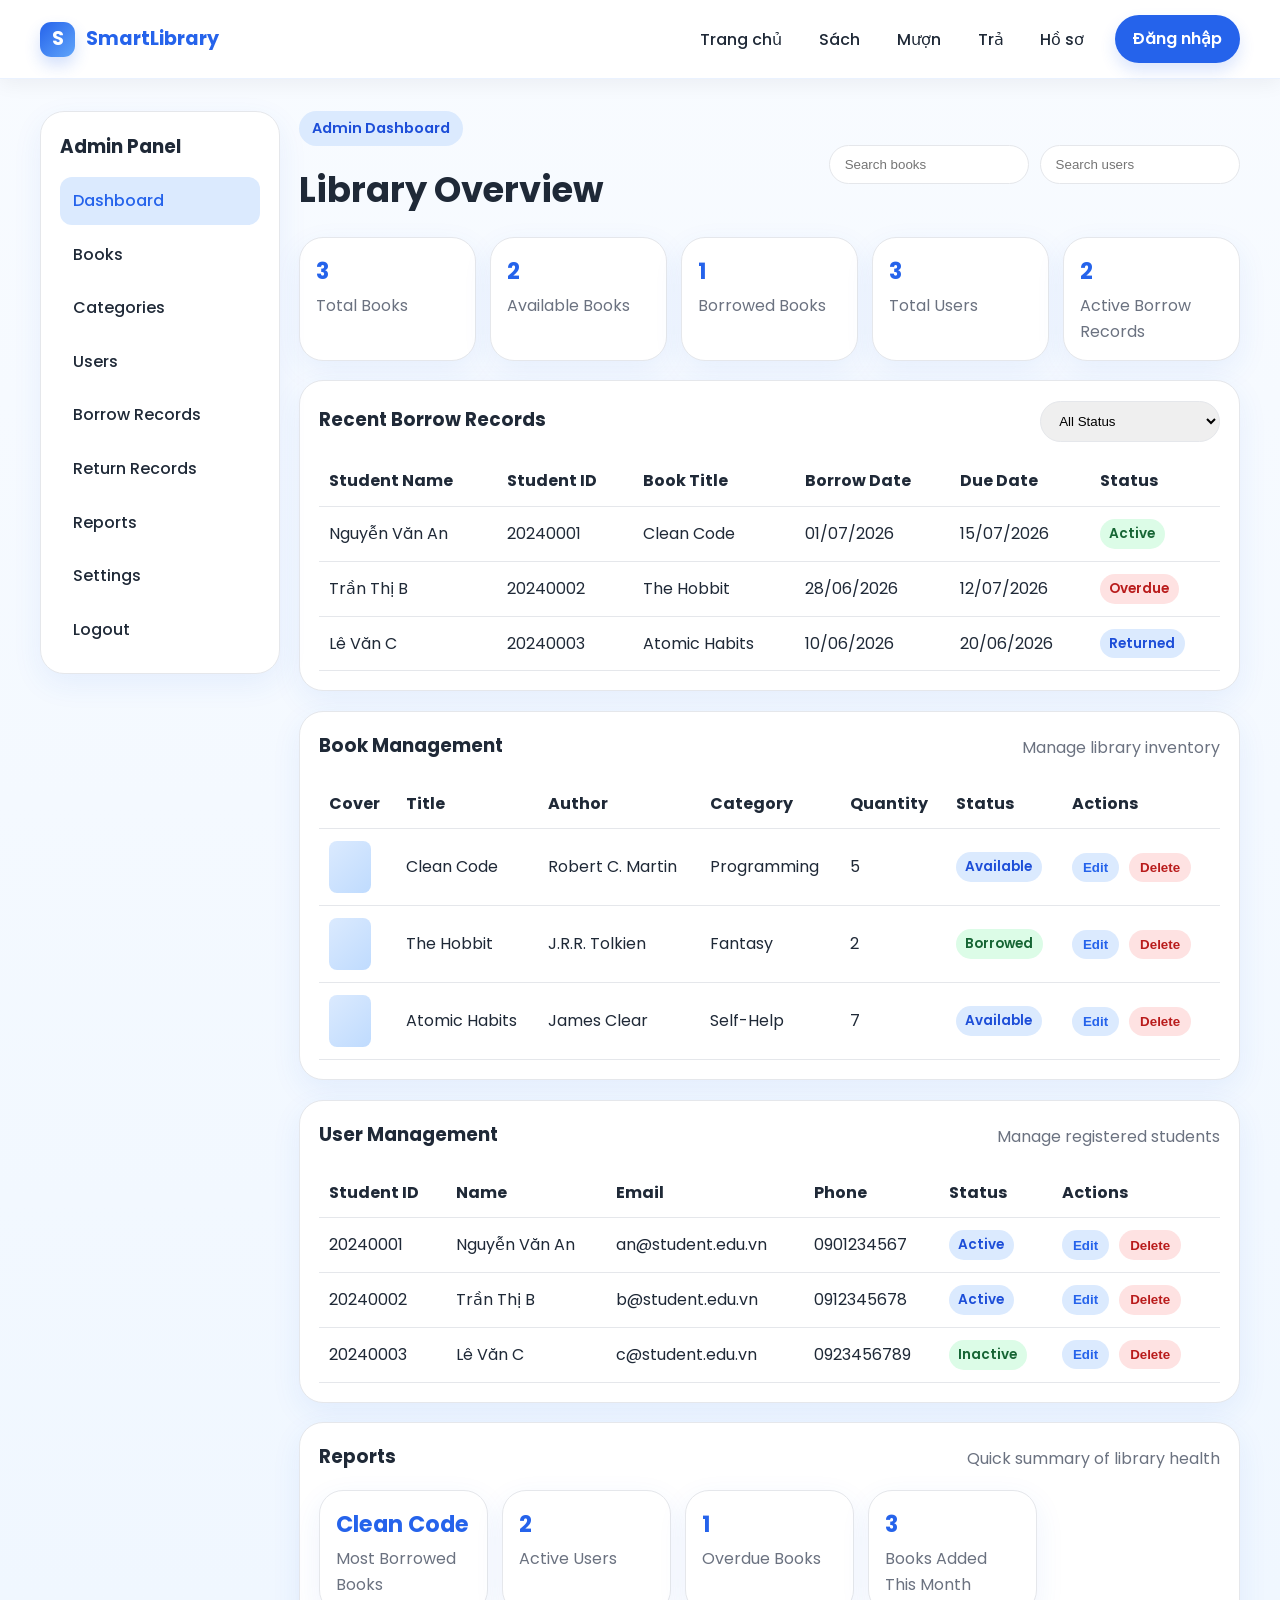
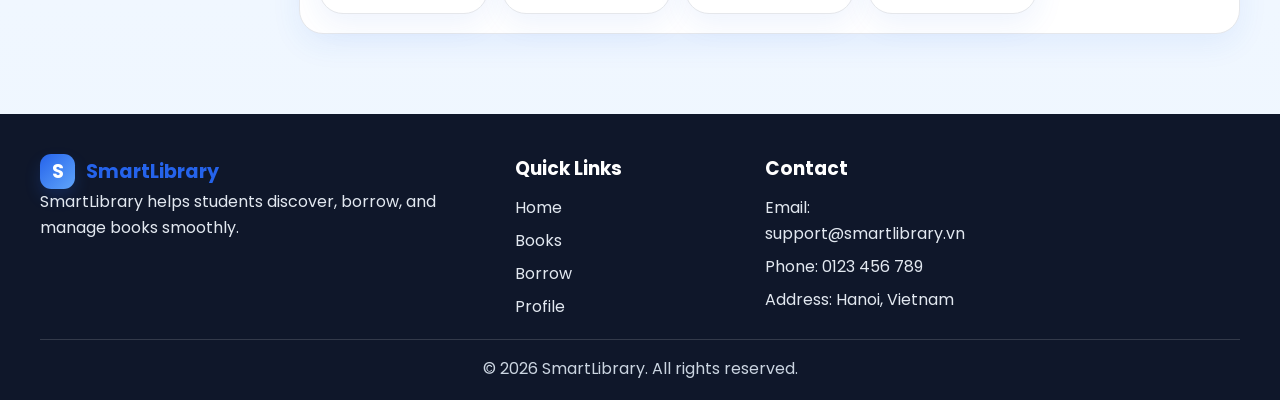
==== FE/pages/admin.html @ 7a12fb28 "Add frontend code" ====
<!DOCTYPE html>
<html lang="vi">
  <head>
    <meta charset="UTF-8" />
    <meta name="viewport" content="width=device-width, initial-scale=1.0" />
    <title>SmartLibrary | Admin Dashboard</title>
    <link rel="stylesheet" href="../css/home.css" />
    <link rel="stylesheet" href="../css/admin.css" />
  </head>
  <body>
    <!-- Shared navbar -->
    <header class="site-header">
      <nav class="navbar" aria-label="Điều hướng chính">
        <a class="brand" href="../index.html">
          <span class="brand-mark">S</span>
          <span>SmartLibrary</span>
        </a>

        <button class="mobile-menu-toggle" type="button" aria-label="Mở menu" aria-expanded="false">
          <span></span>
          <span></span>
          <span></span>
        </button>

        <ul class="nav-links">
          <li><a href="../index.html">Trang chủ</a></li>
          <li><a href="books.html">Sách</a></li>
          <li><a href="borrow.html">Mượn</a></li>
          <li><a href="return.html">Trả</a></li>
          <li><a href="profile.html">Hồ sơ</a></li>
        </ul>

        <a class="nav-cta" href="login.html">Đăng nhập</a>
      </nav>
    </header>

    <main class="admin-page">
      <section class="admin-shell" aria-label="Admin dashboard">
        <aside class="admin-sidebar" aria-label="Sidebar quản trị">
          <h2>Admin Panel</h2>
          <nav class="sidebar-nav">
            <a href="#dashboard" class="active">Dashboard</a>
            <a href="#books-section">Books</a>
            <a href="#categories-section">Categories</a>
            <a href="#users-section">Users</a>
            <a href="#borrow-section">Borrow Records</a>
            <a href="#return-section">Return Records</a>
            <a href="#reports-section">Reports</a>
            <a href="#settings-section">Settings</a>
            <a href="#logout">Logout</a>
          </nav>
        </aside>

        <div class="admin-content">
          <section class="page-header" id="dashboard">
            <div>
              <p class="eyebrow">Admin Dashboard</p>
              <h1>Library Overview</h1>
            </div>
            <div class="header-actions">
              <input id="book-search" type="search" placeholder="Search books" />
              <input id="user-search" type="search" placeholder="Search users" />
            </div>
          </section>

          <section class="stats-grid" aria-label="Dashboard statistics">
            <article class="stat-card">
              <h3 id="total-books">0</h3>
              <p>Total Books</p>
            </article>
            <article class="stat-card">
              <h3 id="available-books">0</h3>
              <p>Available Books</p>
            </article>
            <article class="stat-card">
              <h3 id="borrowed-books">0</h3>
              <p>Borrowed Books</p>
            </article>
            <article class="stat-card">
              <h3 id="total-users">0</h3>
              <p>Total Users</p>
            </article>
            <article class="stat-card">
              <h3 id="active-borrows">0</h3>
              <p>Active Borrow Records</p>
            </article>
          </section>

          <section class="content-card" aria-labelledby="borrow-records-title">
            <div class="section-heading">
              <h2 id="borrow-records-title">Recent Borrow Records</h2>
              <select id="borrow-status-filter">
                <option value="all">All Status</option>
                <option value="Active">Active</option>
                <option value="Overdue">Overdue</option>
                <option value="Returned">Returned</option>
              </select>
            </div>
            <div class="table-wrapper">
              <table class="admin-table">
                <thead>
                  <tr>
                    <th scope="col">Student Name</th>
                    <th scope="col">Student ID</th>
                    <th scope="col">Book Title</th>
                    <th scope="col">Borrow Date</th>
                    <th scope="col">Due Date</th>
                    <th scope="col">Status</th>
                  </tr>
                </thead>
                <tbody id="borrow-records-body"></tbody>
              </table>
            </div>
          </section>

          <section class="content-card" id="books-section" aria-labelledby="books-title">
            <div class="section-heading">
              <h2 id="books-title">Book Management</h2>
              <p>Manage library inventory</p>
            </div>
            <div class="table-wrapper">
              <table class="admin-table">
                <thead>
                  <tr>
                    <th scope="col">Cover</th>
                    <th scope="col">Title</th>
                    <th scope="col">Author</th>
                    <th scope="col">Category</th>
                    <th scope="col">Quantity</th>
                    <th scope="col">Status</th>
                    <th scope="col">Actions</th>
                  </tr>
                </thead>
                <tbody id="books-body"></tbody>
              </table>
            </div>
          </section>

          <section class="content-card" id="users-section" aria-labelledby="users-title">
            <div class="section-heading">
              <h2 id="users-title">User Management</h2>
              <p>Manage registered students</p>
            </div>
            <div class="table-wrapper">
              <table class="admin-table">
                <thead>
                  <tr>
                    <th scope="col">Student ID</th>
                    <th scope="col">Name</th>
                    <th scope="col">Email</th>
                    <th scope="col">Phone</th>
                    <th scope="col">Status</th>
                    <th scope="col">Actions</th>
                  </tr>
                </thead>
                <tbody id="users-body"></tbody>
              </table>
            </div>
          </section>

          <section class="content-card" id="reports-section" aria-labelledby="reports-title">
            <div class="section-heading">
              <h2 id="reports-title">Reports</h2>
              <p>Quick summary of library health</p>
            </div>
            <div class="report-grid">
              <article class="report-card">
                <h3 id="most-borrowed">0</h3>
                <p>Most Borrowed Books</p>
              </article>
              <article class="report-card">
                <h3 id="active-users">0</h3>
                <p>Active Users</p>
              </article>
              <article class="report-card">
                <h3 id="overdue-books">0</h3>
                <p>Overdue Books</p>
              </article>
              <article class="report-card">
                <h3 id="books-added-month">0</h3>
                <p>Books Added This Month</p>
              </article>
            </div>
          </section>
        </div>
      </section>
    </main>

    <!-- Shared footer -->
    <footer class="site-footer">
      <div class="footer-content">
        <div class="footer-column footer-about">
          <a class="brand footer-brand" href="../index.html">
            <span class="brand-mark">S</span>
            <span>SmartLibrary</span>
          </a>
          <p>SmartLibrary helps students discover, borrow, and manage books smoothly.</p>
        </div>
        <div class="footer-column">
          <h3>Quick Links</h3>
          <ul>
            <li><a href="../index.html">Home</a></li>
            <li><a href="books.html">Books</a></li>
            <li><a href="borrow.html">Borrow</a></li>
            <li><a href="profile.html">Profile</a></li>
          </ul>
        </div>
        <div class="footer-column">
          <h3>Contact</h3>
          <ul>
            <li>Email: support@smartlibrary.vn</li>
            <li>Phone: 0123 456 789</li>
            <li>Address: Hanoi, Vietnam</li>
          </ul>
        </div>
      </div>
      <div class="footer-bottom">
        <p>© 2026 SmartLibrary. All rights reserved.</p>
      </div>
    </footer>

    <div class="modal-backdrop" id="delete-modal" style="display:none;" aria-hidden="true">
      <div class="modal-card" role="dialog" aria-modal="true" aria-labelledby="delete-modal-title">
        <h3 id="delete-modal-title">Confirm Delete</h3>
        <p id="delete-modal-message">Are you sure you want to delete this item?</p>
        <div class="modal-actions">
          <button class="modal-cancel-btn" id="cancel-delete" type="button">Cancel</button>
          <button class="modal-submit-btn" id="confirm-delete" type="button">Delete</button>
        </div>
      </div>
    </div>

    <div id="toast" class="toast" aria-live="polite"></div>

    <script src="../js/main.js"></script>
    <script src="../js/admin.js"></script>
  </body>
</html>
---- FE/css/home.css ----
/* Global styles for SmartLibrary */
@import url('https://fonts.googleapis.com/css2?family=Poppins:wght@300;400;500;600;700&display=swap');

:root {
  --primary-color: #2563eb;
  --primary-dark: #1d4ed8;
  --accent-color: #dbeafe;
  --text-color: #1f2937;
  --muted-color: #6b7280;
  --light-bg: #f8fbff;
  --white: #ffffff;
  --border-color: #e5e7eb;
  --shadow: 0 10px 30px rgba(37, 99, 235, 0.12);
  --radius: 18px;
}

* {
  box-sizing: border-box;
  margin: 0;
  padding: 0;
}

body {
  font-family: 'Poppins', sans-serif;
  background: linear-gradient(180deg, #f8fbff 0%, #eef6ff 100%);
  color: var(--text-color);
  line-height: 1.6;
}

a {
  text-decoration: none;
  color: inherit;
}

img {
  max-width: 100%;
  display: block;
}

main {
  width: min(1200px, calc(100% - 2rem));
  margin: 0 auto;
}

.sr-only {
  position: absolute;
  width: 1px;
  height: 1px;
  padding: 0;
  margin: -1px;
  overflow: hidden;
  clip: rect(0, 0, 0, 0);
  white-space: nowrap;
  border: 0;
}

.site-header {
  position: sticky;
  top: 0;
  z-index: 1000;
  background: rgba(255, 255, 255, 0.97);
  backdrop-filter: blur(10px);
  box-shadow: 0 4px 20px rgba(15, 23, 42, 0.06);
  border-bottom: 1px solid #eaf2ff;
}

.navbar {
  width: min(1200px, calc(100% - 2rem));
  margin: 0 auto;
  padding: 0.95rem 0;
  display: flex;
  align-items: center;
  justify-content: space-between;
  gap: 1rem;
}

.brand {
  display: flex;
  align-items: center;
  gap: 0.7rem;
  font-size: 1.2rem;
  font-weight: 700;
  color: var(--primary-color);
}

.brand-mark {
  display: grid;
  place-items: center;
  width: 2.2rem;
  height: 2.2rem;
  border-radius: 0.7rem;
  background: linear-gradient(135deg, var(--primary-color), #60a5fa);
  color: var(--white);
  box-shadow: 0 8px 16px rgba(37, 99, 235, 0.2);
}

.nav-links {
  display: flex;
  align-items: center;
  gap: 0.5rem;
  list-style: none;
  margin-left: auto;
}

.nav-links a {
  padding: 0.6rem 0.9rem;
  border-radius: 999px;
  font-weight: 500;
  color: var(--text-color);
  transition: color 0.2s ease, background 0.2s ease, transform 0.2s ease;
}

.nav-links a:hover,
.nav-links a:focus-visible {
  color: var(--primary-color);
  background: var(--accent-color);
  transform: translateY(-1px);
}

.nav-links a.active {
  background: var(--primary-color);
  color: var(--white);
  box-shadow: 0 8px 16px rgba(37, 99, 235, 0.18);
}

.nav-cta {
  background: var(--primary-color);
  color: var(--white);
  padding: 0.7rem 1.1rem;
  border-radius: 999px;
  font-weight: 600;
  transition: transform 0.2s ease, background 0.2s ease, box-shadow 0.2s ease;
  box-shadow: 0 8px 16px rgba(37, 99, 235, 0.16);
}

.nav-cta:hover {
  background: var(--primary-dark);
  transform: translateY(-2px);
}

.mobile-menu-toggle {
  display: none;
  border: none;
  background: transparent;
  padding: 0.25rem;
  cursor: pointer;
}

.mobile-menu-toggle span {
  display: block;
  width: 1.35rem;
  height: 2px;
  margin: 0.24rem 0;
  background: var(--primary-color);
  border-radius: 999px;
}

.hero {
  padding: 4.5rem 0 3rem;
  display: grid;
  place-items: center;
}

.hero-content {
  width: 100%;
  background: linear-gradient(135deg, var(--white) 0%, #f0f7ff 100%);
  padding: 3rem;
  border-radius: 28px;
  box-shadow: var(--shadow);
  text-align: center;
}

.eyebrow {
  display: inline-block;
  background: var(--accent-color);
  color: var(--primary-dark);
  padding: 0.35rem 0.8rem;
  border-radius: 999px;
  font-size: 0.9rem;
  font-weight: 600;
  margin-bottom: 1rem;
}

.hero h1 {
  font-size: clamp(2rem, 4vw, 3rem);
  margin-bottom: 0.8rem;
  color: #0f172a;
}

.hero p {
  color: var(--muted-color);
  max-width: 700px;
  margin: 0 auto 1.5rem;
}

.search-bar {
  display: flex;
  gap: 0.75rem;
  justify-content: center;
  flex-wrap: wrap;
  margin-top: 1rem;
}

.search-bar input {
  flex: 1;
  min-width: 260px;
  max-width: 500px;
  padding: 0.9rem 1rem;
  border: 1px solid var(--border-color);
  border-radius: 999px;
  outline: none;
  font-size: 1rem;
}

.search-bar input:focus {
  border-color: var(--primary-color);
  box-shadow: 0 0 0 3px rgba(37, 99, 235, 0.15);
}

.search-bar button {
  background: var(--primary-color);
  color: var(--white);
  border: none;
  padding: 0.9rem 1.2rem;
  border-radius: 999px;
  font-weight: 600;
  cursor: pointer;
}

.categories,
.featured-books,
.statistics {
  padding: 2rem 0 3rem;
}

.section-heading {
  margin-bottom: 1.3rem;
}

.section-heading h2 {
  font-size: 1.6rem;
  margin-bottom: 0.25rem;
}

.section-heading p {
  color: var(--muted-color);
}

.card-grid {
  display: grid;
  grid-template-columns: repeat(4, minmax(0, 1fr));
  gap: 1rem;
}

.category-card,
.book-card,
.stat-card {
  background: var(--white);
  border: 1px solid var(--border-color);
  border-radius: 20px;
  padding: 1.1rem;
  box-shadow: 0 10px 30px rgba(37, 99, 235, 0.08);
}

.category-card h3 {
  margin-bottom: 0.3rem;
}

.category-card p {
  color: var(--muted-color);
  font-size: 0.95rem;
}

.book-grid {
  display: grid;
  grid-template-columns: repeat(3, minmax(0, 1fr));
  gap: 1rem;
}

.book-card {
  display: flex;
  flex-direction: column;
  gap: 0.7rem;
}

.book-cover {
  height: 140px;
  border-radius: 16px;
  background: linear-gradient(135deg, var(--accent-color), #bfdbfe);
}

.book-card h3 {
  font-size: 1.05rem;
}

.book-card .meta {
  color: var(--muted-color);
  font-size: 0.95rem;
}

.book-actions {
  margin-top: auto;
}

.book-actions a {
  display: inline-block;
  padding: 0.6rem 0.9rem;
  background: var(--primary-color);
  color: var(--white);
  border-radius: 999px;
  font-weight: 600;
}

.stats-grid {
  display: grid;
  grid-template-columns: repeat(4, minmax(0, 1fr));
  gap: 1rem;
}

.stat-card h3 {
  font-size: 1.4rem;
  color: var(--primary-color);
}

.site-footer {
  background: #0f172a;
  color: #e2e8f0;
  padding: 2.5rem 0 1.2rem;
  margin-top: 2rem;
}

.footer-content {
  width: min(1200px, calc(100% - 2rem));
  margin: 0 auto;
  display: grid;
  grid-template-columns: 2fr 1fr 1fr 1fr;
  gap: 1.5rem;
}

.footer-column h3 {
  margin-bottom: 0.7rem;
  color: var(--white);
}

.footer-column ul {
  list-style: none;
  display: grid;
  gap: 0.45rem;
}

.footer-bottom {
  width: min(1200px, calc(100% - 2rem));
  margin: 1.2rem auto 0;
  padding-top: 1rem;
  border-top: 1px solid rgba(255,255,255,0.15);
  text-align: center;
  color: #cbd5e1;
}

.social-links {
  display: flex;
  gap: 0.6rem;
}

.social-links a {
  width: 2rem;
  height: 2rem;
  border-radius: 50%;
  display: grid;
  place-items: center;
  background: rgba(255,255,255,0.12);
}

@media (max-width: 900px) {
  .card-grid,
  .book-grid,
  .stats-grid,
  .footer-content {
    grid-template-columns: repeat(2, minmax(0, 1fr));
  }
}

@media (max-width: 700px) {
  .navbar {
    flex-wrap: wrap;
  }

  .mobile-menu-toggle {
    display: inline-block;
  }

  .nav-links {
    display: none;
    width: 100%;
    flex-direction: column;
    align-items: flex-start;
    margin-left: 0;
    padding: 0.6rem 0 0.2rem;
  }

  .nav-links.is-open {
    display: flex;
  }

  .card-grid,
  .book-grid,
  .stats-grid,
  .footer-content {
    grid-template-columns: 1fr;
  }

  .hero-content {
    padding: 2rem 1rem;
  }
}
---- FE/css/admin.css ----
/* Page-specific styles for the Admin Dashboard */

.admin-page {
  padding: 2rem 0 3rem;
}

.admin-shell {
  display: grid;
  grid-template-columns: 240px 1fr;
  gap: 1.2rem;
  align-items: start;
}

.admin-sidebar,
.content-card,
.stat-card,
.report-card {
  background: var(--white);
  border: 1px solid var(--border-color);
  border-radius: 24px;
  box-shadow: 0 10px 30px rgba(37, 99, 235, 0.08);
}

.admin-sidebar {
  padding: 1.2rem;
  position: sticky;
  top: 5.6rem;
}

.admin-sidebar h2 {
  margin-bottom: 1rem;
  font-size: 1.15rem;
}

.sidebar-nav {
  display: flex;
  flex-direction: column;
  gap: 0.35rem;
}

.sidebar-nav a {
  padding: 0.7rem 0.8rem;
  border-radius: 12px;
  color: var(--text-color);
  font-weight: 500;
}

.sidebar-nav a.active,
.sidebar-nav a:hover {
  background: var(--accent-color);
  color: var(--primary-color);
}

.admin-content {
  display: grid;
  gap: 1.2rem;
}

.page-header {
  display: flex;
  justify-content: space-between;
  align-items: center;
  gap: 1rem;
}

.page-header h1 {
  font-size: clamp(1.6rem, 2.8vw, 2.2rem);
}

.header-actions {
  display: flex;
  gap: 0.7rem;
  flex-wrap: wrap;
}

.header-actions input,
.section-heading select {
  padding: 0.7rem 0.9rem;
  border: 1px solid var(--border-color);
  border-radius: 999px;
  outline: none;
  min-width: 180px;
}

.header-actions input:focus,
.section-heading select:focus {
  border-color: var(--primary-color);
  box-shadow: 0 0 0 3px rgba(37, 99, 235, 0.12);
}

.stats-grid,
.report-grid {
  display: grid;
  grid-template-columns: repeat(5, minmax(0, 1fr));
  gap: 0.9rem;
}

.stat-card,
.report-card {
  padding: 1rem;
}

.stat-card h3,
.report-card h3 {
  color: var(--primary-color);
  font-size: 1.4rem;
  margin-bottom: 0.2rem;
}

.stat-card p,
.report-card p {
  color: var(--muted-color);
}

.content-card {
  padding: 1.2rem;
}

.section-heading {
  display: flex;
  justify-content: space-between;
  align-items: center;
  gap: 1rem;
  margin-bottom: 0.9rem;
}

.section-heading h2 {
  font-size: 1.15rem;
}

.section-heading p {
  color: var(--muted-color);
}

.table-wrapper {
  overflow-x: auto;
}

.admin-table {
  width: 100%;
  border-collapse: collapse;
}

.admin-table th,
.admin-table td {
  text-align: left;
  padding: 0.75rem 0.6rem;
  border-bottom: 1px solid var(--border-color);
}

.book-cover {
  width: 42px;
  height: 52px;
  border-radius: 8px;
  background: linear-gradient(135deg, var(--accent-color), #bfdbfe);
}

.badge {
  display: inline-block;
  padding: 0.25rem 0.6rem;
  border-radius: 999px;
  font-size: 0.85rem;
  font-weight: 600;
}

.badge.active {
  background: #dcfce7;
  color: #166534;
}

.badge.overdue {
  background: #fee2e2;
  color: #b91c1c;
}

.badge.returned,
.badge.available,
.badge.enabled {
  background: #dbeafe;
  color: #1d4ed8;
}

.action-btn {
  border: none;
  padding: 0.45rem 0.7rem;
  border-radius: 999px;
  cursor: pointer;
  margin-right: 0.35rem;
  font-weight: 600;
}

.action-btn.edit {
  background: var(--accent-color);
  color: var(--primary-color);
}

.action-btn.delete {
  background: #fee2e2;
  color: #b91c1c;
}

.modal-backdrop {
  position: fixed;
  inset: 0;
  background: rgba(17, 24, 39, 0.45);
  display: grid;
  place-items: center;
  padding: 1rem;
  z-index: 2000;
}

.modal-card {
  width: min(420px, 100%);
  background: var(--white);
  border-radius: 20px;
  padding: 1.2rem;
  box-shadow: var(--shadow);
}

.modal-card h3 {
  margin-bottom: 0.7rem;
}

.modal-actions {
  display: flex;
  justify-content: flex-end;
  gap: 0.6rem;
  margin-top: 1rem;
}

.modal-submit-btn,
.modal-cancel-btn {
  border: none;
  border-radius: 999px;
  padding: 0.7rem 0.9rem;
  cursor: pointer;
  font-weight: 600;
}

.modal-submit-btn {
  background: var(--primary-color);
  color: var(--white);
}

.modal-cancel-btn {
  background: var(--light-bg);
  color: var(--text-color);
}

.toast {
  position: fixed;
  right: 1rem;
  bottom: 1rem;
  background: var(--primary-color);
  color: var(--white);
  padding: 0.8rem 1rem;
  border-radius: 999px;
  box-shadow: var(--shadow);
  opacity: 0;
  pointer-events: none;
  transition: opacity 0.2s ease;
  z-index: 2100;
}

.toast.show {
  opacity: 1;
}

@media (max-width: 1100px) {
  .stats-grid {
    grid-template-columns: repeat(3, minmax(0, 1fr));
  }
}

@media (max-width: 900px) {
  .admin-shell {
    grid-template-columns: 1fr;
  }

  .admin-sidebar {
    position: static;
  }
}

@media (max-width: 700px) {
  .stats-grid,
  .report-grid {
    grid-template-columns: 1fr;
  }

  .page-header,
  .section-heading {
    flex-direction: column;
    align-items: flex-start;
  }

  .header-actions {
    width: 100%;
  }

  .header-actions input {
    width: 100%;
  }
}
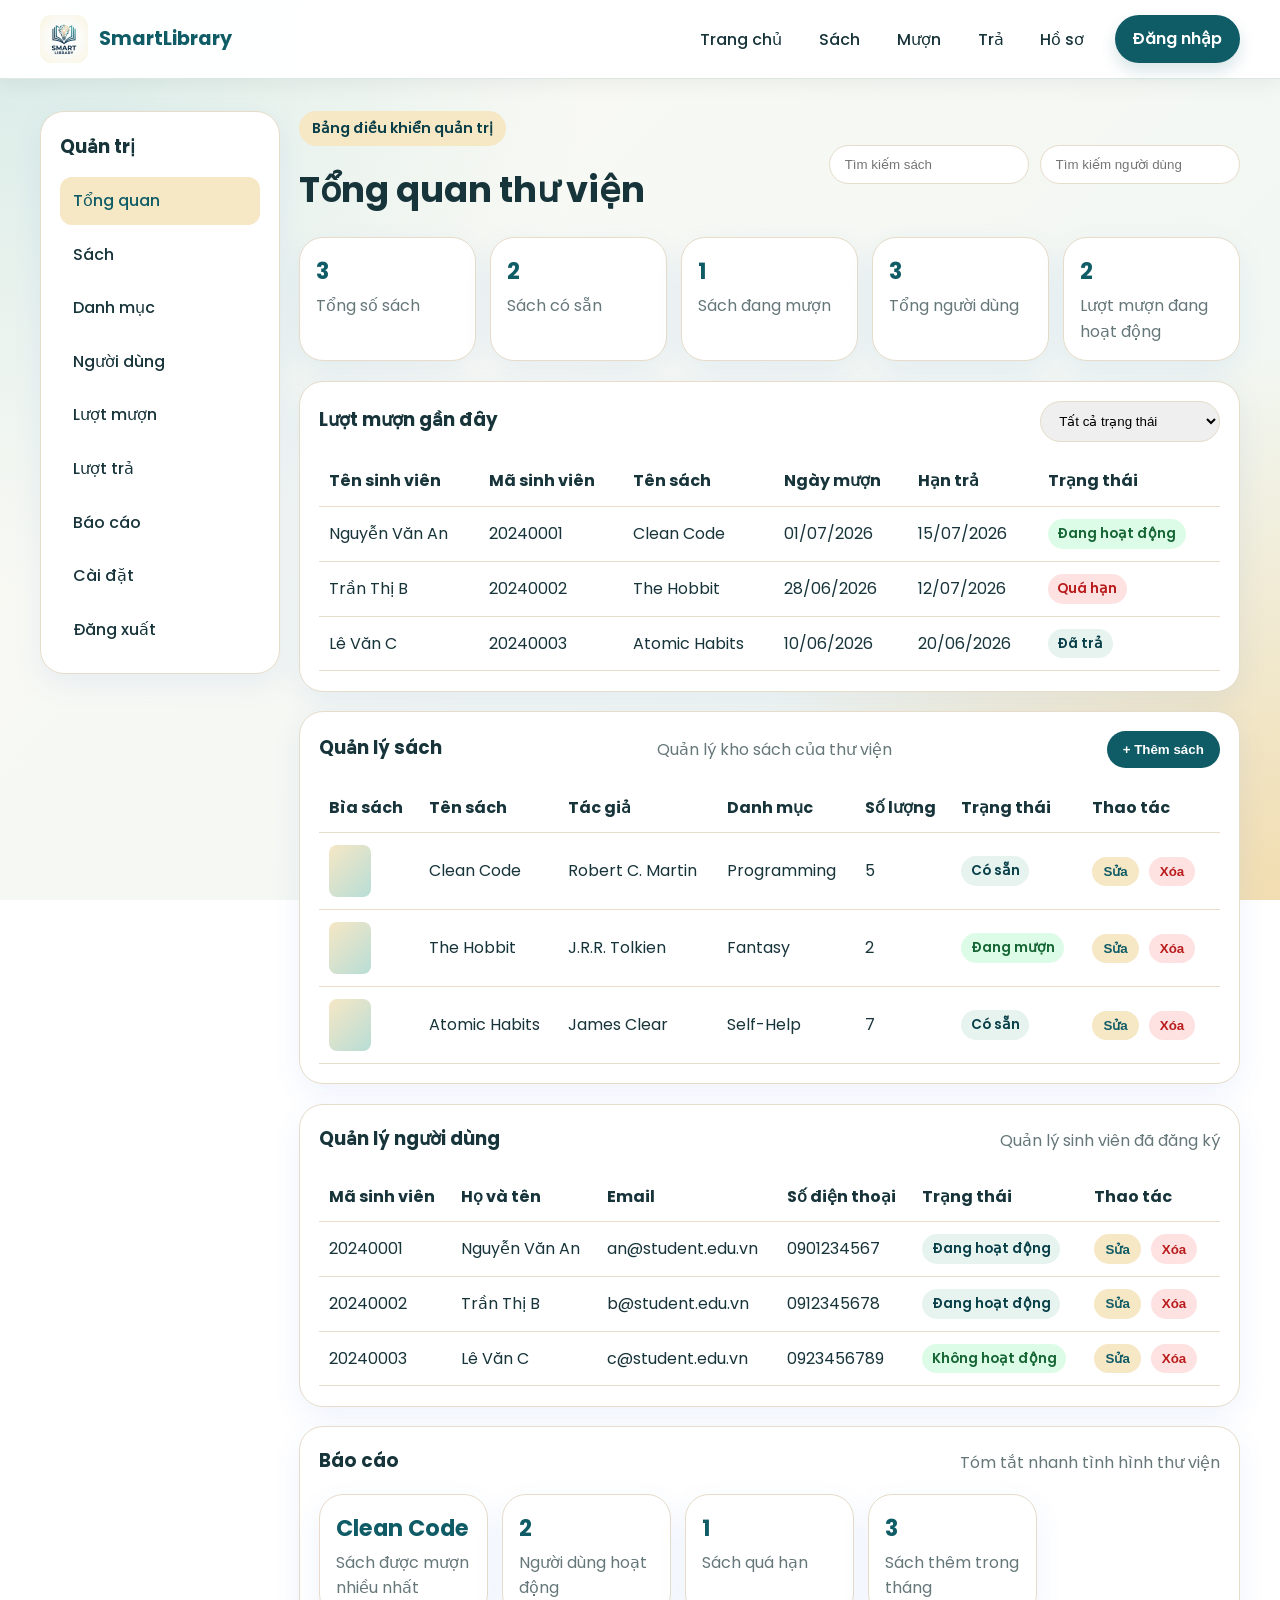
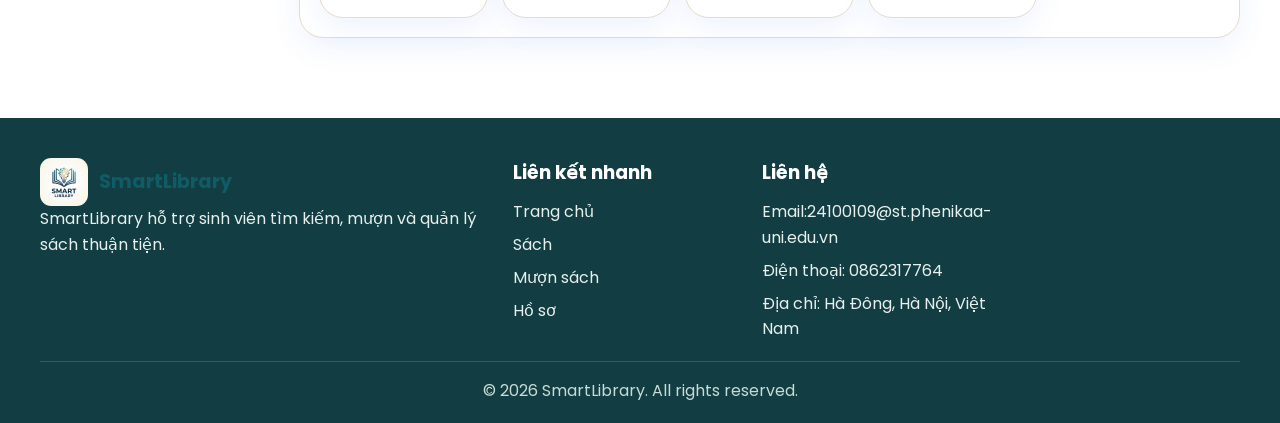
==== commit b2549714: "Cập nhật giao diện FE" ====
--- a/FE/pages/admin.html
+++ b/FE/pages/admin.html
@@ -3,7 +3,7 @@
   <head>
     <meta charset="UTF-8" />
     <meta name="viewport" content="width=device-width, initial-scale=1.0" />
-    <title>SmartLibrary | Admin Dashboard</title>
+    <title>SmartLibrary | Bảng điều khiển quản trị</title>
     <link rel="stylesheet" href="../css/home.css" />
     <link rel="stylesheet" href="../css/admin.css" />
   </head>
@@ -12,7 +12,7 @@
     <header class="site-header">
       <nav class="navbar" aria-label="Điều hướng chính">
         <a class="brand" href="../index.html">
-          <span class="brand-mark">S</span>
+          <span class="brand-mark"><img src="../assets/logo/logo-smart-library.png" alt=""></span>
           <span>SmartLibrary</span>
         </a>
 
@@ -37,75 +37,75 @@
     <main class="admin-page">
       <section class="admin-shell" aria-label="Admin dashboard">
         <aside class="admin-sidebar" aria-label="Sidebar quản trị">
-          <h2>Admin Panel</h2>
+          <h2>Quản trị</h2>
           <nav class="sidebar-nav">
-            <a href="#dashboard" class="active">Dashboard</a>
-            <a href="#books-section">Books</a>
-            <a href="#categories-section">Categories</a>
-            <a href="#users-section">Users</a>
-            <a href="#borrow-section">Borrow Records</a>
-            <a href="#return-section">Return Records</a>
-            <a href="#reports-section">Reports</a>
-            <a href="#settings-section">Settings</a>
-            <a href="#logout">Logout</a>
+            <a href="#dashboard" class="active">Tổng quan</a>
+            <a href="#books-section">Sách</a>
+            <a href="#categories-section">Danh mục</a>
+            <a href="#users-section">Người dùng</a>
+            <a href="#borrow-section">Lượt mượn</a>
+            <a href="#return-section">Lượt trả</a>
+            <a href="#reports-section">Báo cáo</a>
+            <a href="#settings-section">Cài đặt</a>
+            <a href="#logout">Đăng xuất</a>
           </nav>
         </aside>
 
         <div class="admin-content">
           <section class="page-header" id="dashboard">
             <div>
-              <p class="eyebrow">Admin Dashboard</p>
-              <h1>Library Overview</h1>
+              <p class="eyebrow">Bảng điều khiển quản trị</p>
+              <h1>Tổng quan thư viện</h1>
             </div>
             <div class="header-actions">
-              <input id="book-search" type="search" placeholder="Search books" />
-              <input id="user-search" type="search" placeholder="Search users" />
+              <input id="book-search" type="search" placeholder="Tìm kiếm sách" />
+              <input id="user-search" type="search" placeholder="Tìm kiếm người dùng" />
             </div>
           </section>
 
           <section class="stats-grid" aria-label="Dashboard statistics">
             <article class="stat-card">
               <h3 id="total-books">0</h3>
-              <p>Total Books</p>
+              <p>Tổng số sách</p>
             </article>
             <article class="stat-card">
               <h3 id="available-books">0</h3>
-              <p>Available Books</p>
+              <p>Sách có sẵn</p>
             </article>
             <article class="stat-card">
               <h3 id="borrowed-books">0</h3>
-              <p>Borrowed Books</p>
+              <p>Sách đang mượn</p>
             </article>
             <article class="stat-card">
               <h3 id="total-users">0</h3>
-              <p>Total Users</p>
+              <p>Tổng người dùng</p>
             </article>
             <article class="stat-card">
               <h3 id="active-borrows">0</h3>
-              <p>Active Borrow Records</p>
+              <p>Lượt mượn đang hoạt động</p>
             </article>
           </section>
 
           <section class="content-card" aria-labelledby="borrow-records-title">
             <div class="section-heading">
-              <h2 id="borrow-records-title">Recent Borrow Records</h2>
+              <h2 id="borrow-records-title">Lượt mượn gần đây</h2>
               <select id="borrow-status-filter">
-                <option value="all">All Status</option>
-                <option value="Active">Active</option>
-                <option value="Overdue">Overdue</option>
-                <option value="Returned">Returned</option>
+                <option value="all">Tất cả trạng thái</option>
+                <option value="Active">Đang mượn</option>
+                <option value="Overdue">Quá hạn</option>
+                <option value="Returned">Đã trả</option>
               </select>
             </div>
             <div class="table-wrapper">
               <table class="admin-table">
                 <thead>
                   <tr>
-                    <th scope="col">Student Name</th>
-                    <th scope="col">Student ID</th>
-                    <th scope="col">Book Title</th>
-                    <th scope="col">Borrow Date</th>
-                    <th scope="col">Due Date</th>
-                    <th scope="col">Status</th>
+                    <th scope="col">Tên sinh viên</th>
+                    <th scope="col">Mã sinh viên</th>
+                    <th scope="col">Tên sách</th>
+                    <th scope="col">Ngày mượn</th>
+                    <th scope="col">Hạn trả</th>
+                    <th scope="col">Trạng thái</th>
                   </tr>
                 </thead>
                 <tbody id="borrow-records-body"></tbody>
@@ -115,20 +115,20 @@
 
           <section class="content-card" id="books-section" aria-labelledby="books-title">
             <div class="section-heading">
-              <h2 id="books-title">Book Management</h2>
-              <p>Manage library inventory</p>
+              <h2 id="books-title">Quản lý sách</h2>
+              <p>Quản lý kho sách của thư viện</p>
             </div>
             <div class="table-wrapper">
               <table class="admin-table">
                 <thead>
                   <tr>
-                    <th scope="col">Cover</th>
-                    <th scope="col">Title</th>
-                    <th scope="col">Author</th>
-                    <th scope="col">Category</th>
-                    <th scope="col">Quantity</th>
-                    <th scope="col">Status</th>
-                    <th scope="col">Actions</th>
+                    <th scope="col">Bìa sách</th>
+                    <th scope="col">Tên sách</th>
+                    <th scope="col">Tác giả</th>
+                    <th scope="col">Danh mục</th>
+                    <th scope="col">Số lượng</th>
+                    <th scope="col">Trạng thái</th>
+                    <th scope="col">Thao tác</th>
                   </tr>
                 </thead>
                 <tbody id="books-body"></tbody>
@@ -138,19 +138,19 @@
 
           <section class="content-card" id="users-section" aria-labelledby="users-title">
             <div class="section-heading">
-              <h2 id="users-title">User Management</h2>
-              <p>Manage registered students</p>
+              <h2 id="users-title">Quản lý người dùng</h2>
+              <p>Quản lý sinh viên đã đăng ký</p>
             </div>
             <div class="table-wrapper">
               <table class="admin-table">
                 <thead>
                   <tr>
-                    <th scope="col">Student ID</th>
-                    <th scope="col">Name</th>
+                    <th scope="col">Mã sinh viên</th>
+                    <th scope="col">Họ và tên</th>
                     <th scope="col">Email</th>
-                    <th scope="col">Phone</th>
-                    <th scope="col">Status</th>
-                    <th scope="col">Actions</th>
+                    <th scope="col">Số điện thoại</th>
+                    <th scope="col">Trạng thái</th>
+                    <th scope="col">Thao tác</th>
                   </tr>
                 </thead>
                 <tbody id="users-body"></tbody>
@@ -160,25 +160,25 @@
 
           <section class="content-card" id="reports-section" aria-labelledby="reports-title">
             <div class="section-heading">
-              <h2 id="reports-title">Reports</h2>
-              <p>Quick summary of library health</p>
+              <h2 id="reports-title">Báo cáo</h2>
+              <p>Tóm tắt nhanh tình hình thư viện</p>
             </div>
             <div class="report-grid">
               <article class="report-card">
                 <h3 id="most-borrowed">0</h3>
-                <p>Most Borrowed Books</p>
+                <p>Sách được mượn nhiều nhất</p>
               </article>
               <article class="report-card">
                 <h3 id="active-users">0</h3>
-                <p>Active Users</p>
+                <p>Người dùng hoạt động</p>
               </article>
               <article class="report-card">
                 <h3 id="overdue-books">0</h3>
-                <p>Overdue Books</p>
+                <p>Sách quá hạn</p>
               </article>
               <article class="report-card">
                 <h3 id="books-added-month">0</h3>
-                <p>Books Added This Month</p>
+                <p>Sách thêm trong tháng</p>
               </article>
             </div>
           </section>
@@ -191,26 +191,26 @@
       <div class="footer-content">
         <div class="footer-column footer-about">
           <a class="brand footer-brand" href="../index.html">
-            <span class="brand-mark">S</span>
+            <span class="brand-mark"><img src="../assets/logo/logo-smart-library.png" alt=""></span>
             <span>SmartLibrary</span>
           </a>
-          <p>SmartLibrary helps students discover, borrow, and manage books smoothly.</p>
+          <p>SmartLibrary hỗ trợ sinh viên tìm kiếm, mượn và quản lý sách thuận tiện.</p>
         </div>
         <div class="footer-column">
-          <h3>Quick Links</h3>
+          <h3>Liên kết nhanh</h3>
           <ul>
-            <li><a href="../index.html">Home</a></li>
-            <li><a href="books.html">Books</a></li>
-            <li><a href="borrow.html">Borrow</a></li>
-            <li><a href="profile.html">Profile</a></li>
+            <li><a href="../index.html">Trang chủ</a></li>
+            <li><a href="books.html">Sách</a></li>
+            <li><a href="borrow.html">Mượn sách</a></li>
+            <li><a href="profile.html">Hồ sơ</a></li>
           </ul>
         </div>
         <div class="footer-column">
-          <h3>Contact</h3>
+          <h3>Liên hệ</h3>
           <ul>
-            <li>Email: support@smartlibrary.vn</li>
-            <li>Phone: 0123 456 789</li>
-            <li>Address: Hanoi, Vietnam</li>
+            <li>Email:24100109@st.phenikaa-uni.edu.vn</li>
+            <li>Điện thoại: 0862317764</li>
+            <li>Địa chỉ: Hà Đông, Hà Nội, Việt Nam</li>
           </ul>
         </div>
       </div>
@@ -221,11 +221,11 @@
 
     <div class="modal-backdrop" id="delete-modal" style="display:none;" aria-hidden="true">
       <div class="modal-card" role="dialog" aria-modal="true" aria-labelledby="delete-modal-title">
-        <h3 id="delete-modal-title">Confirm Delete</h3>
-        <p id="delete-modal-message">Are you sure you want to delete this item?</p>
+        <h3 id="delete-modal-title">Xác nhận xóa</h3>
+        <p id="delete-modal-message">Bạn có chắc muốn xóa mục này?</p>
         <div class="modal-actions">
-          <button class="modal-cancel-btn" id="cancel-delete" type="button">Cancel</button>
-          <button class="modal-submit-btn" id="confirm-delete" type="button">Delete</button>
+          <button class="modal-cancel-btn" id="cancel-delete" type="button">Hủy</button>
+          <button class="modal-submit-btn" id="confirm-delete" type="button">Xóa</button>
         </div>
       </div>
     </div>
--- a/FE/css/home.css
+++ b/FE/css/home.css
@@ -2,15 +2,17 @@
 @import url('https://fonts.googleapis.com/css2?family=Poppins:wght@300;400;500;600;700&display=swap');
 
 :root {
-  --primary-color: #2563eb;
-  --primary-dark: #1d4ed8;
-  --accent-color: #dbeafe;
-  --text-color: #1f2937;
-  --muted-color: #6b7280;
-  --light-bg: #f8fbff;
+  --primary-color: #0f5c66;
+  --primary-dark: #093f48;
+  --primary-light: #2b8c8d;
+  --accent-color: #f6e7c5;
+  --gold-color: #c99b4b;
+  --text-color: #17343a;
+  --muted-color: #66777a;
+  --light-bg: #faf7ef;
   --white: #ffffff;
-  --border-color: #e5e7eb;
-  --shadow: 0 10px 30px rgba(37, 99, 235, 0.12);
+  --border-color: #e6dcc9;
+  --shadow: 0 10px 30px rgba(15, 92, 102, 0.14);
   --radius: 18px;
 }
 
@@ -22,7 +24,11 @@
 
 body {
   font-family: 'Poppins', sans-serif;
-  background: linear-gradient(180deg, #f8fbff 0%, #eef6ff 100%);
+  background:
+    radial-gradient(circle at top left, #d7ebe7 0, transparent 38%),
+    radial-gradient(circle at bottom right, #f2ddb0 0, transparent 35%),
+    linear-gradient(135deg, #fcfaf4 0%, #eef6f2 100%);
+  background-attachment: fixed;
   color: var(--text-color);
   line-height: 1.6;
 }
@@ -61,7 +67,7 @@
   background: rgba(255, 255, 255, 0.97);
   backdrop-filter: blur(10px);
   box-shadow: 0 4px 20px rgba(15, 23, 42, 0.06);
-  border-bottom: 1px solid #eaf2ff;
+  border-bottom: 1px solid #dce9e3;
 }
 
 .navbar {
@@ -86,13 +92,18 @@
 .brand-mark {
   display: grid;
   place-items: center;
-  width: 2.2rem;
-  height: 2.2rem;
+  width: 3rem;
+  height: 3rem;
   border-radius: 0.7rem;
-  background: linear-gradient(135deg, var(--primary-color), #60a5fa);
-  color: var(--white);
-  box-shadow: 0 8px 16px rgba(37, 99, 235, 0.2);
-}
+  overflow: hidden;
+}
+
+.brand-mark img {
+  width: 100%;
+  height: 100%;
+  object-fit: cover;
+}
+
 
 .nav-links {
   display: flex;
@@ -120,7 +131,7 @@
 .nav-links a.active {
   background: var(--primary-color);
   color: var(--white);
-  box-shadow: 0 8px 16px rgba(37, 99, 235, 0.18);
+  box-shadow: 0 8px 16px rgba(15, 92, 102, 0.18);
 }
 
 .nav-cta {
@@ -130,7 +141,7 @@
   border-radius: 999px;
   font-weight: 600;
   transition: transform 0.2s ease, background 0.2s ease, box-shadow 0.2s ease;
-  box-shadow: 0 8px 16px rgba(37, 99, 235, 0.16);
+  box-shadow: 0 8px 16px rgba(15, 92, 102, 0.16);
 }
 
 .nav-cta:hover {
@@ -163,7 +174,7 @@
 
 .hero-content {
   width: 100%;
-  background: linear-gradient(135deg, var(--white) 0%, #f0f7ff 100%);
+  background: linear-gradient(135deg, var(--white) 0%, #f2f8f4 100%);
   padding: 3rem;
   border-radius: 28px;
   box-shadow: var(--shadow);
@@ -184,7 +195,7 @@
 .hero h1 {
   font-size: clamp(2rem, 4vw, 3rem);
   margin-bottom: 0.8rem;
-  color: #0f172a;
+  color: #17343a;
 }
 
 .hero p {
@@ -214,7 +225,7 @@
 
 .search-bar input:focus {
   border-color: var(--primary-color);
-  box-shadow: 0 0 0 3px rgba(37, 99, 235, 0.15);
+  box-shadow: 0 0 0 3px rgba(15, 92, 102, 0.15);
 }
 
 .search-bar button {
@@ -259,7 +270,19 @@
   border: 1px solid var(--border-color);
   border-radius: 20px;
   padding: 1.1rem;
-  box-shadow: 0 10px 30px rgba(37, 99, 235, 0.08);
+  box-shadow: 0 10px 30px rgba(15, 92, 102, 0.08);
+}
+
+.category-card {
+  display: block;
+  transition: transform 0.2s ease, box-shadow 0.2s ease, border-color 0.2s ease;
+}
+
+.category-card:hover,
+.category-card:focus-visible {
+  transform: translateY(-4px);
+  border-color: var(--primary-color);
+  box-shadow: var(--shadow);
 }
 
 .category-card h3 {
@@ -277,6 +300,27 @@
   gap: 1rem;
 }
 
+.featured-carousel { position: relative; padding: 0 3.4rem; }
+.featured-books-track { display: flex; overflow-x: auto; scroll-snap-type: x mandatory; scroll-behavior: smooth; scrollbar-width: none; padding: 0.25rem 0.1rem 0.75rem; }
+.featured-books-track::-webkit-scrollbar { display: none; }
+.featured-books-track .book-card { flex: 0 0 calc((100% - 2rem) / 3); scroll-snap-align: start; }
+.carousel-control { position: absolute; top: 50%; z-index: 1; width: 2.7rem; height: 2.7rem; border: 0; border-radius: 50%; background: var(--primary-color); color: var(--white); box-shadow: 0 8px 20px rgba(15, 92, 102, 0.22); cursor: pointer; font-size: 2rem; line-height: 1; transform: translateY(-50%); }
+.carousel-control:hover, .carousel-control:focus-visible { background: #0a4750; }
+.carousel-control:disabled { cursor: not-allowed; opacity: 0.4; }
+.carousel-control-prev { left: 0; }
+.carousel-control-next { right: 0; }
+
+@media (max-width: 768px) {
+  .featured-carousel { padding: 0 2.8rem; }
+  .featured-books-track .book-card { flex-basis: calc((100% - 1rem) / 2); }
+  .carousel-control { width: 2.25rem; height: 2.25rem; font-size: 1.7rem; }
+}
+
+@media (max-width: 480px) {
+  .featured-carousel { padding: 0 2.4rem; }
+  .featured-books-track .book-card { flex-basis: 100%; }
+}
+
 .book-card {
   display: flex;
   flex-direction: column;
@@ -286,7 +330,7 @@
 .book-cover {
   height: 140px;
   border-radius: 16px;
-  background: linear-gradient(135deg, var(--accent-color), #bfdbfe);
+  background: linear-gradient(135deg, var(--accent-color), #b8ddd6);
 }
 
 .book-card h3 {
@@ -323,8 +367,8 @@
 }
 
 .site-footer {
-  background: #0f172a;
-  color: #e2e8f0;
+  background: #123d43;
+  color: #e7f0ed;
   padding: 2.5rem 0 1.2rem;
   margin-top: 2rem;
 }
@@ -354,7 +398,7 @@
   padding-top: 1rem;
   border-top: 1px solid rgba(255,255,255,0.15);
   text-align: center;
-  color: #cbd5e1;
+  color: #c8dbd5;
 }
 
 .social-links {
--- a/FE/css/admin.css
+++ b/FE/css/admin.css
@@ -132,6 +132,21 @@
   color: var(--muted-color);
 }
 
+.add-book-btn {
+  border: none;
+  border-radius: 999px;
+  padding: 0.7rem 1rem;
+  background: var(--primary-color);
+  color: var(--white);
+  cursor: pointer;
+  font-weight: 600;
+}
+
+.add-book-btn:hover,
+.add-book-btn:focus-visible {
+  background: var(--primary-dark);
+}
+
 .table-wrapper {
   overflow-x: auto;
 }
@@ -152,7 +167,7 @@
   width: 42px;
   height: 52px;
   border-radius: 8px;
-  background: linear-gradient(135deg, var(--accent-color), #bfdbfe);
+  background: linear-gradient(135deg, var(--accent-color), #b8ddd6);
 }
 
 .badge {
@@ -176,8 +191,8 @@
 .badge.returned,
 .badge.available,
 .badge.enabled {
-  background: #dbeafe;
-  color: #1d4ed8;
+  background: #e6f3ef;
+  color: var(--primary-dark);
 }
 
 .action-btn {
@@ -219,6 +234,32 @@
 
 .modal-card h3 {
   margin-bottom: 0.7rem;
+}
+
+.book-form {
+  display: grid;
+  gap: 0.8rem;
+}
+
+.book-form label {
+  display: grid;
+  gap: 0.35rem;
+  color: var(--text-color);
+  font-weight: 600;
+}
+
+.book-form input {
+  width: 100%;
+  padding: 0.7rem 0.8rem;
+  border: 1px solid var(--border-color);
+  border-radius: 10px;
+  font: inherit;
+}
+
+.form-error {
+  min-height: 1.2rem;
+  color: #b91c1c;
+  font-size: 0.9rem;
 }
 
 .modal-actions {
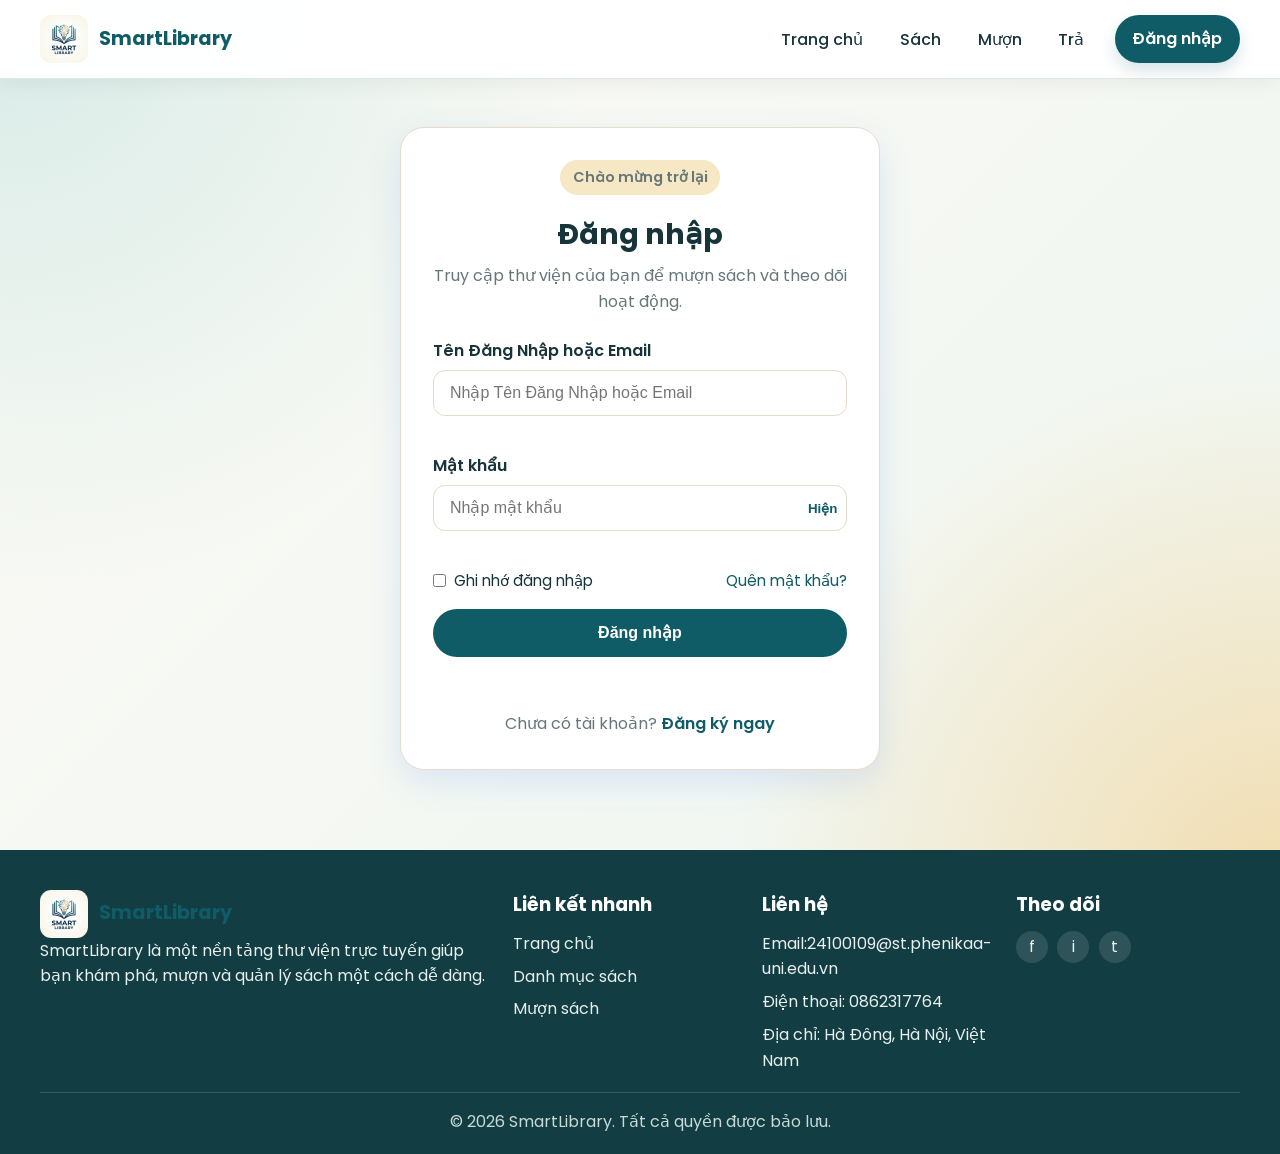
==== commit e69e0e20: "Add book categories and improve SmartLibrary" ====
--- a/FE/pages/admin.html
+++ b/FE/pages/admin.html
@@ -27,7 +27,6 @@
           <li><a href="books.html">Sách</a></li>
           <li><a href="borrow.html">Mượn</a></li>
           <li><a href="return.html">Trả</a></li>
-          <li><a href="profile.html">Hồ sơ</a></li>
         </ul>
 
         <a class="nav-cta" href="login.html">Đăng nhập</a>
@@ -202,7 +201,6 @@
             <li><a href="../index.html">Trang chủ</a></li>
             <li><a href="books.html">Sách</a></li>
             <li><a href="borrow.html">Mượn sách</a></li>
-            <li><a href="profile.html">Hồ sơ</a></li>
           </ul>
         </div>
         <div class="footer-column">
@@ -233,6 +231,7 @@
     <div id="toast" class="toast" aria-live="polite"></div>
 
     <script src="../js/main.js"></script>
+    <script src="../js/api.js"></script>
     <script src="../js/admin.js"></script>
   </body>
 </html>
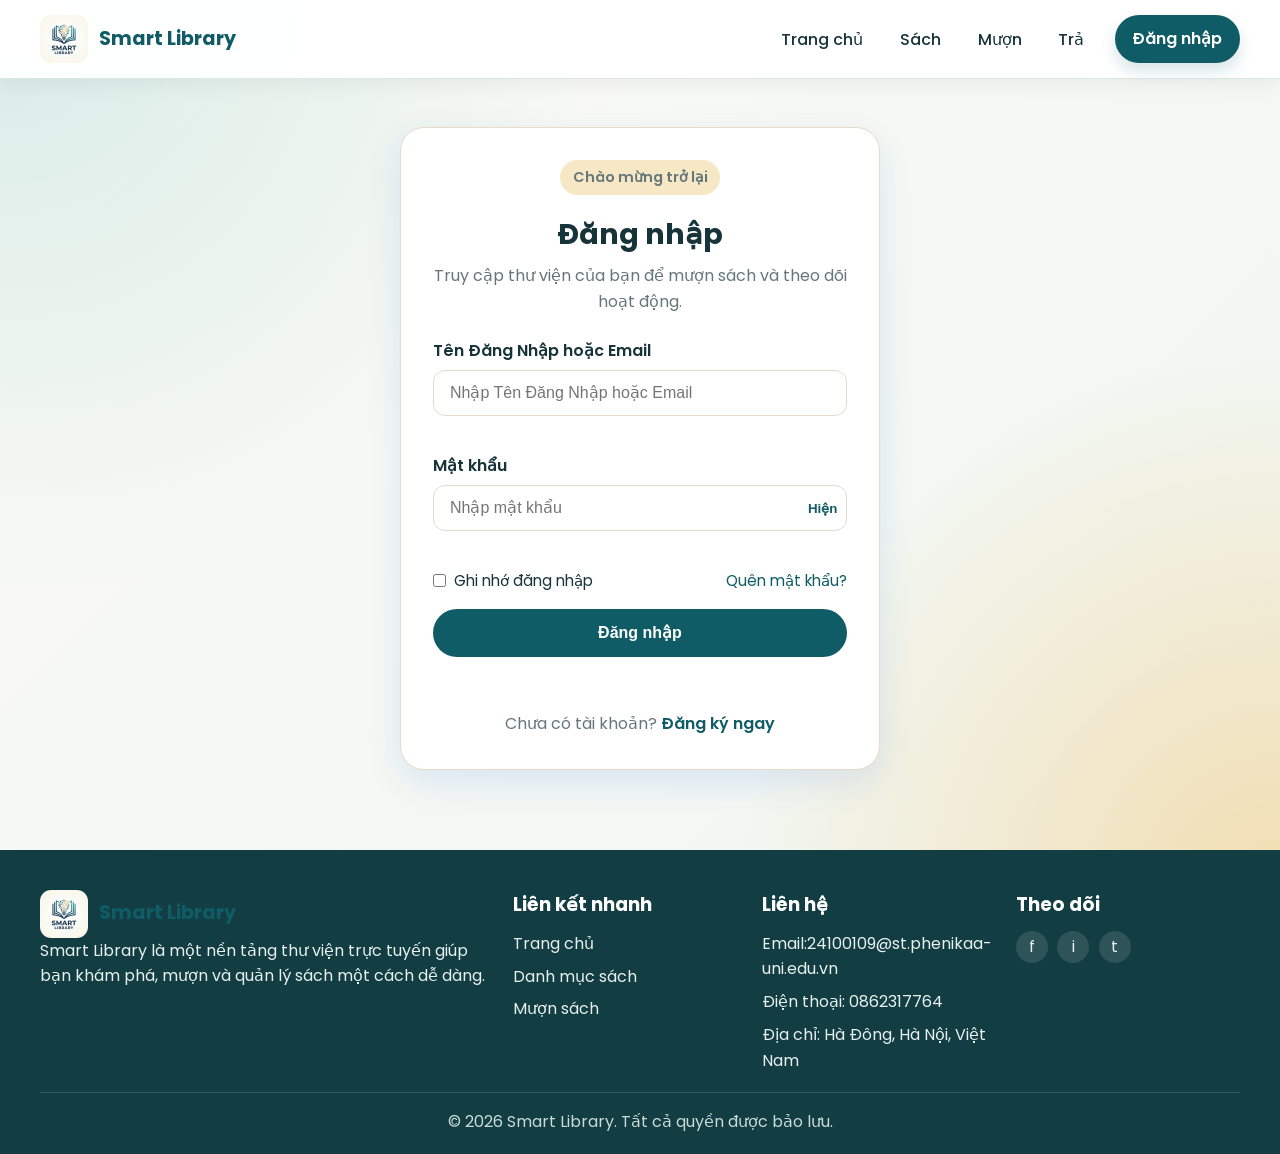
==== commit 27927e4c: "update FE" ====
--- a/FE/pages/admin.html
+++ b/FE/pages/admin.html
@@ -3,7 +3,7 @@
   <head>
     <meta charset="UTF-8" />
     <meta name="viewport" content="width=device-width, initial-scale=1.0" />
-    <title>SmartLibrary | Bảng điều khiển quản trị</title>
+    <title>Smart Library | Bảng điều khiển quản trị</title>
     <link rel="stylesheet" href="../css/home.css" />
     <link rel="stylesheet" href="../css/admin.css" />
   </head>
@@ -13,7 +13,7 @@
       <nav class="navbar" aria-label="Điều hướng chính">
         <a class="brand" href="../index.html">
           <span class="brand-mark"><img src="../assets/logo/logo-smart-library.png" alt=""></span>
-          <span>SmartLibrary</span>
+          <span>Smart Library</span>
         </a>
 
         <button class="mobile-menu-toggle" type="button" aria-label="Mở menu" aria-expanded="false">
@@ -39,13 +39,10 @@
           <h2>Quản trị</h2>
           <nav class="sidebar-nav">
             <a href="#dashboard" class="active">Tổng quan</a>
+            <a href="#recent-borrows-section">Lượt mượn gần đây</a>
             <a href="#books-section">Sách</a>
-            <a href="#categories-section">Danh mục</a>
             <a href="#users-section">Người dùng</a>
-            <a href="#borrow-section">Lượt mượn</a>
-            <a href="#return-section">Lượt trả</a>
             <a href="#reports-section">Báo cáo</a>
-            <a href="#settings-section">Cài đặt</a>
             <a href="#logout">Đăng xuất</a>
           </nav>
         </aside>
@@ -85,7 +82,7 @@
             </article>
           </section>
 
-          <section class="content-card" aria-labelledby="borrow-records-title">
+          <section class="content-card" id="recent-borrows-section" aria-labelledby="borrow-records-title">
             <div class="section-heading">
               <h2 id="borrow-records-title">Lượt mượn gần đây</h2>
               <select id="borrow-status-filter">
@@ -99,8 +96,8 @@
               <table class="admin-table">
                 <thead>
                   <tr>
-                    <th scope="col">Tên sinh viên</th>
-                    <th scope="col">Mã sinh viên</th>
+                    <th scope="col">Họ và tên</th>
+                    <th scope="col">Tên tài khoản</th>
                     <th scope="col">Tên sách</th>
                     <th scope="col">Ngày mượn</th>
                     <th scope="col">Hạn trả</th>
@@ -124,8 +121,10 @@
                     <th scope="col">Bìa sách</th>
                     <th scope="col">Tên sách</th>
                     <th scope="col">Tác giả</th>
+                    <th scope="col">Ngày phát hành</th>
+                    <th scope="col">ISBN</th>
+                    <th scope="col">Nhà xuất bản</th>
                     <th scope="col">Danh mục</th>
-                    <th scope="col">Số lượng</th>
                     <th scope="col">Trạng thái</th>
                     <th scope="col">Thao tác</th>
                   </tr>
@@ -138,13 +137,13 @@
           <section class="content-card" id="users-section" aria-labelledby="users-title">
             <div class="section-heading">
               <h2 id="users-title">Quản lý người dùng</h2>
-              <p>Quản lý sinh viên đã đăng ký</p>
+              <p></p>
             </div>
             <div class="table-wrapper">
               <table class="admin-table">
                 <thead>
                   <tr>
-                    <th scope="col">Mã sinh viên</th>
+                    <th scope="col">Tên tài khoản</th>
                     <th scope="col">Họ và tên</th>
                     <th scope="col">Email</th>
                     <th scope="col">Số điện thoại</th>
@@ -191,7 +190,7 @@
         <div class="footer-column footer-about">
           <a class="brand footer-brand" href="../index.html">
             <span class="brand-mark"><img src="../assets/logo/logo-smart-library.png" alt=""></span>
-            <span>SmartLibrary</span>
+            <span>Smart Library</span>
           </a>
           <p>SmartLibrary hỗ trợ sinh viên tìm kiếm, mượn và quản lý sách thuận tiện.</p>
         </div>
--- a/FE/css/home.css
+++ b/FE/css/home.css
@@ -333,6 +333,12 @@
   background: linear-gradient(135deg, var(--accent-color), #b8ddd6);
 }
 
+.featured-cover-image {
+  display: block;
+  width: 100%;
+  object-fit: cover;
+}
+
 .book-card h3 {
   font-size: 1.05rem;
 }
--- a/FE/css/admin.css
+++ b/FE/css/admin.css
@@ -170,6 +170,11 @@
   background: linear-gradient(135deg, var(--accent-color), #b8ddd6);
 }
 
+.book-cover-image {
+  display: block;
+  object-fit: cover;
+}
+
 .badge {
   display: inline-block;
   padding: 0.25rem 0.6rem;
@@ -226,6 +231,8 @@
 
 .modal-card {
   width: min(420px, 100%);
+  max-height: calc(100vh - 2rem);
+  overflow-y: auto;
   background: var(--white);
   border-radius: 20px;
   padding: 1.2rem;
@@ -254,6 +261,24 @@
   border: 1px solid var(--border-color);
   border-radius: 10px;
   font: inherit;
+}
+
+.book-form textarea {
+  width: 100%;
+  padding: 0.7rem 0.8rem;
+  border: 1px solid var(--border-color);
+  border-radius: 10px;
+  font: inherit;
+  resize: vertical;
+}
+
+.book-form select {
+  width: 100%;
+  padding: 0.55rem 0.7rem;
+  border: 1px solid var(--border-color);
+  border-radius: 10px;
+  font: inherit;
+  background: var(--white);
 }
 
 .form-error {
